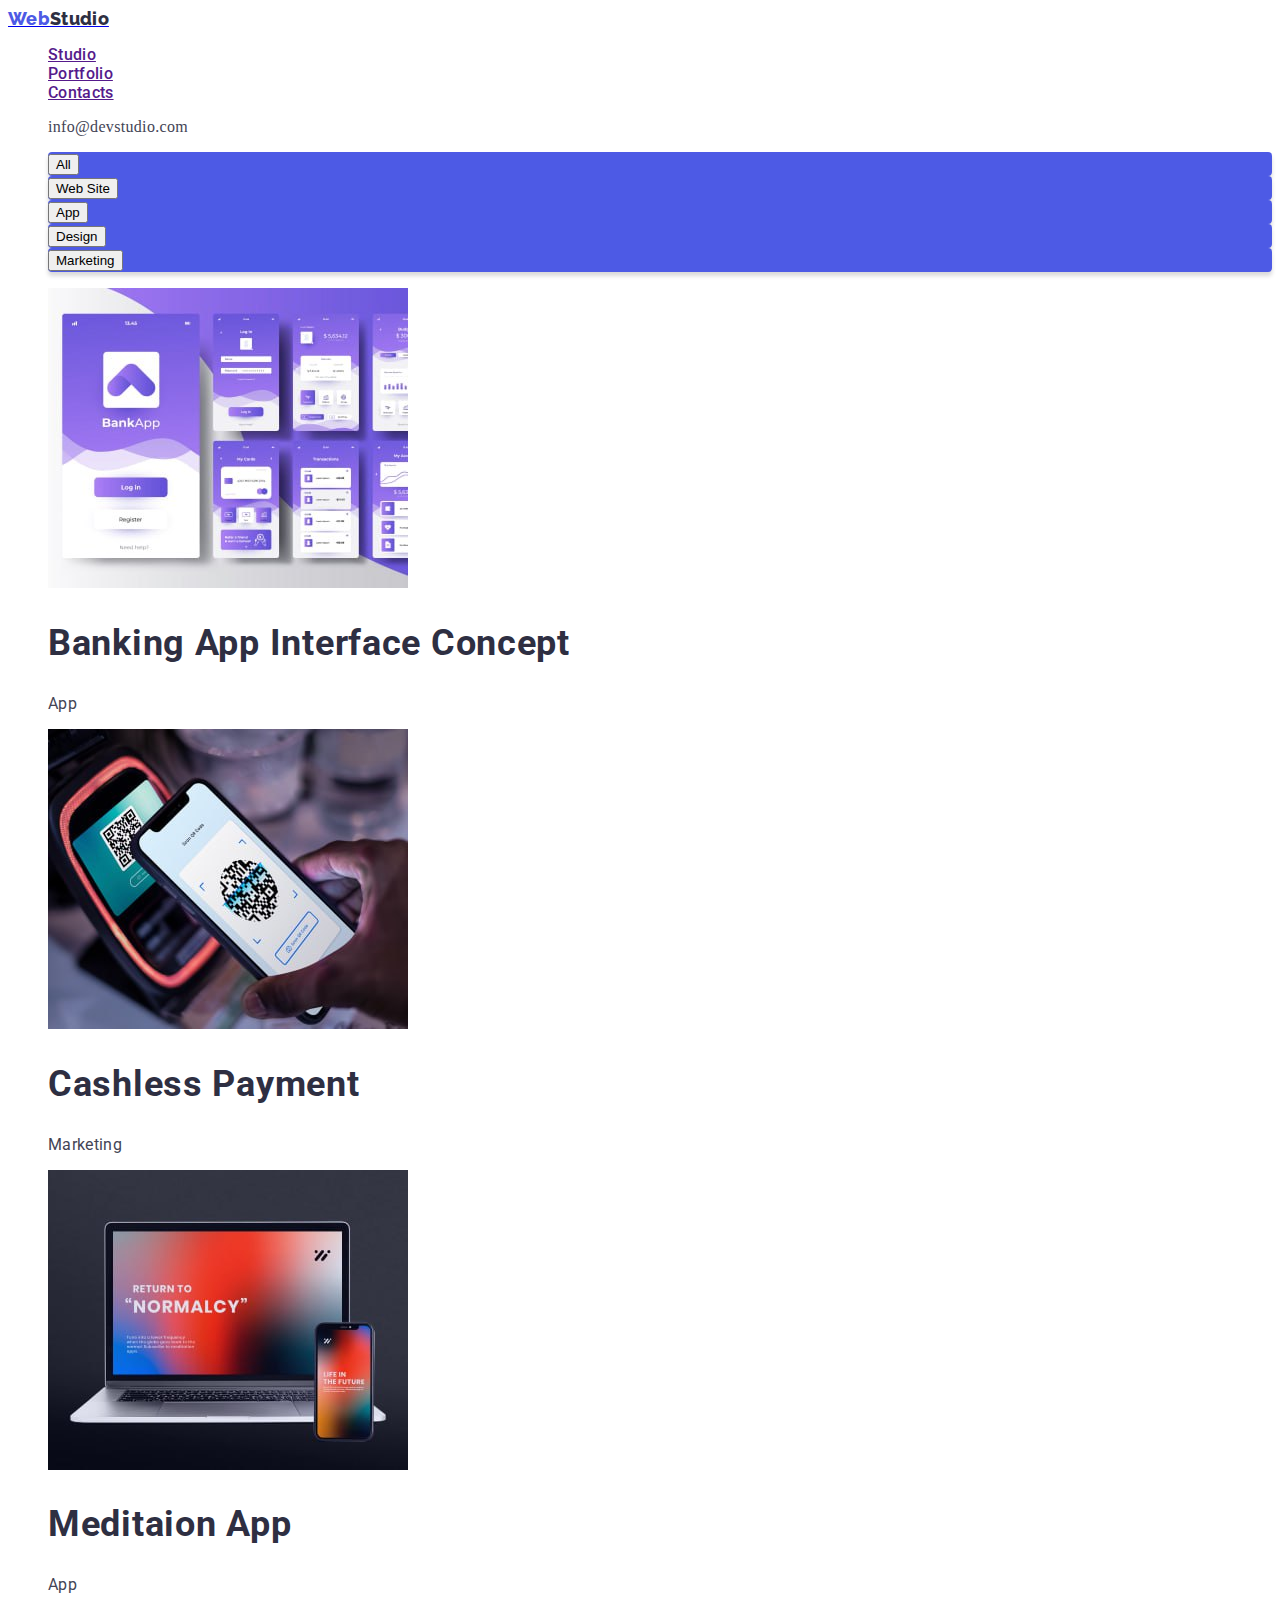
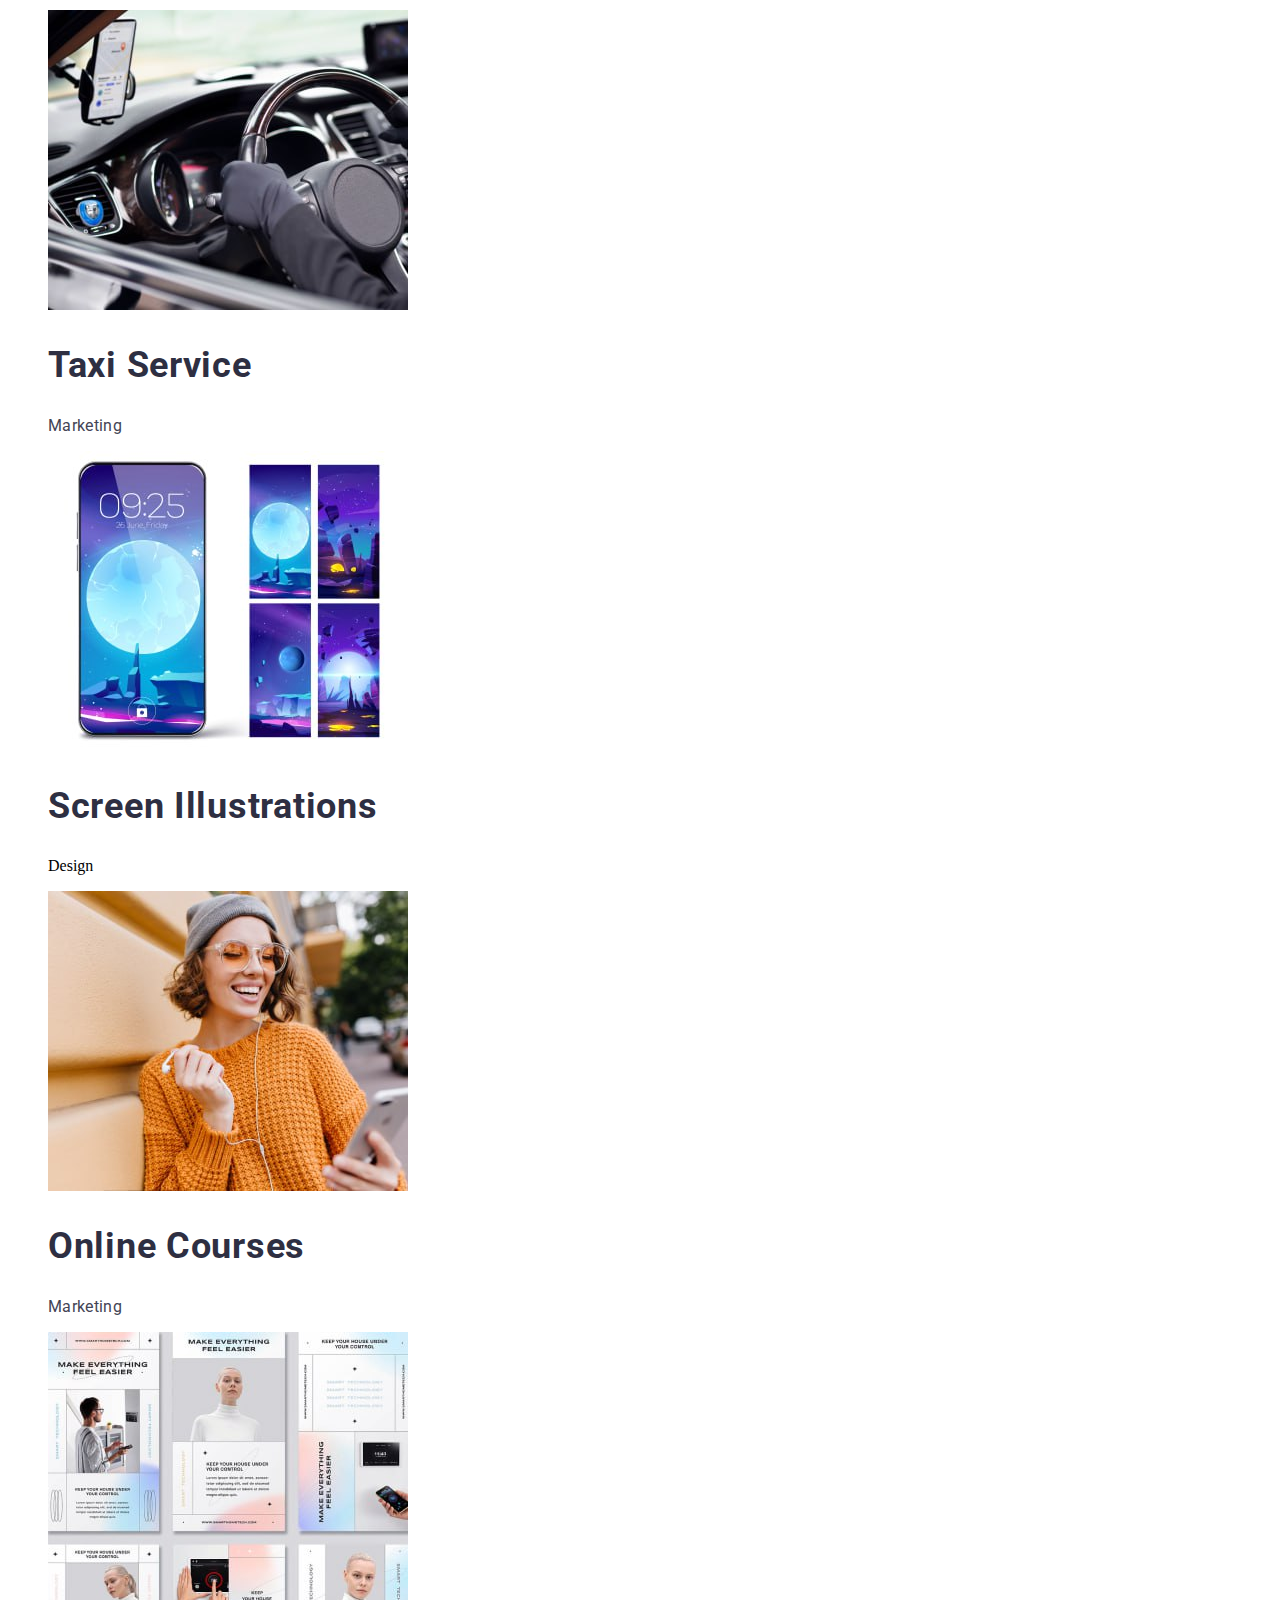
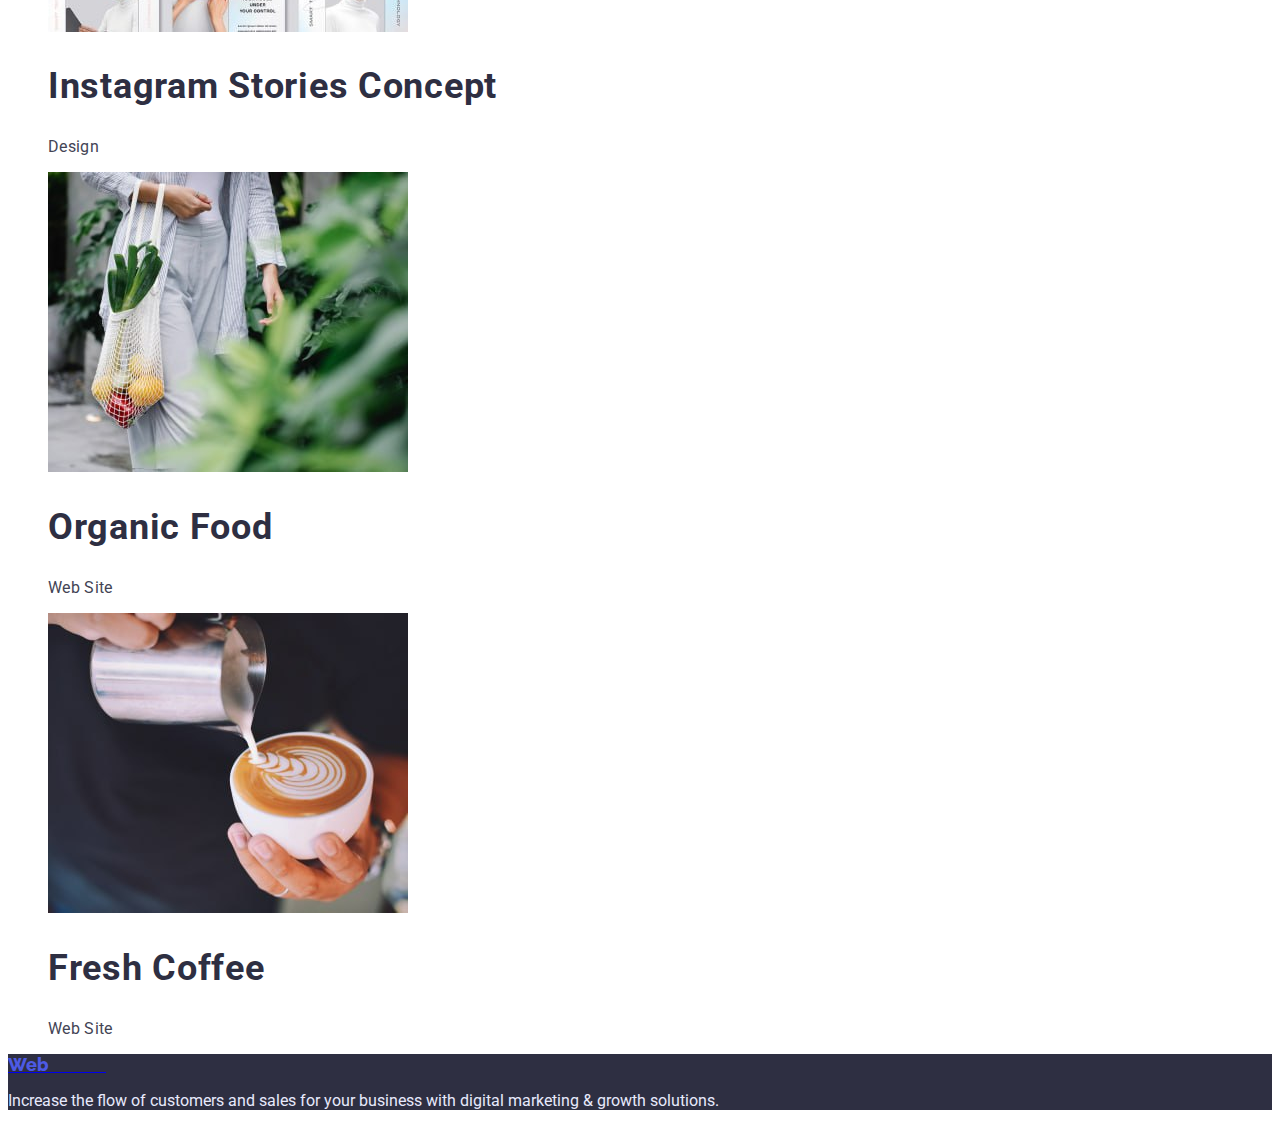
==== portfolio.html @ 7fcf8707 "cx" ====
<!DOCTYPE html>
<html lang="en">
  <head>
    <meta charset="UTF-8" />
    <meta http-equiv="X-UA-Compatible" content="IE=edge" />
    <meta name="viewport" content="width=device-width, initial-scale=1.0" />
    <title>Document</title>
    <link rel="preconnect" href="https://fonts.googleapis.com" />
    <link rel="preconnect" href="https://fonts.gstatic.com" crossorigin />
    <link
      href="https://fonts.googleapis.com/css2?family=Raleway:wght@800&family=Roboto:wght@400;500;700;900&display=swap"
      rel="stylesheet"
    />
    <link rel="stylesheet" href="./css/styles.css" />
  </head>
  <body>
    <header>
      <nav class="navigation">
        <a href="./index.html"
          ><span class="primery-logo">Web</span
          ><span class="secondary-logo">Studio</span></a
        >
        <ul>
          <li><a href="">Studio</a></li>
          <li><a href="">Portfolio</a></li>
          <li><a href="">Contacts</a></li>
        </ul>
      </nav>
      <address class="contacts">
        <ul class="contacts-list list">
          <li class="contacts-item">
            <a class="contacts-item link" href="mailto:info@devstudio.com"
              >info@devstudio.com</a
            >
          </li>
        </ul>
      </address>
    </header>
    <main>
      <section>
        <h1 hidden>menu</h1>
        <ul>
          <li class="order-service"><button type="button">All</button></li>
          <li class="order-service"><button type="button">Web Site</button></li>
          <li class="order-service"><button type="button">App</button></li>
          <li class="order-service"><button type="button">Design</button></li>
          <li class="order-service"><button type="button">Marketing</button></li>
        </ul>
      </section>
      <section>
        <ul>
          <li>
            <img
              src="./images/photo_2023-03-03_19-50-15-min.jpg"
              alt="banking-development"
              width="360"
            />
            <h2 class="name-section">Banking App Interface Concept</h2>
            <p class="text">App</p>
          </li>
          <li>
            <img
              src="./images/photo_2023-03-03_19-50-30-min.jpg"
              alt="cashless-markting"
              width="360"
            />
            <h2 class="name-section">Cashless Payment</h2>
            <p class="text">Marketing</p>
          </li>
          <li>
            <img
              src="./images/photo_2023-03-03_19-50-29-min.jpg"
              alt="midiation-app"
              width="360"
            />
            <h2 class="name-section">Meditaion App</h2>
            <p class="text">App</p>
          </li>
          <li>
            <img
              src="./images/photo_2023-03-03_19-50-27-min.jpg"
              alt="Taxi-Service"
              width="360"
            />
            <h2 class="name-section">Taxi Service</h2>
            <p class="text">Marketing</p>
          </li>
          <li>
            <img
              src="./images/photo_2023-03-03_19-50-26-min.jpg"
              alt="design-illustration"
              width="360"
            />
            <h2 class="name-section">Screen Illustrations</h2>
            <p>Design</p>
          </li>
          <li>
            <img
              src="./images/photo_2023-03-03_19-50-24-min.jpg"
              alt="online-marketing"
              width="360"
            />
            <h2 class="name-section">Online Courses</h2>
            <p class="text">Marketing</p>
          </li>
          <li>
            <img
              src="./images/photo_2023-03-03_19-50-22-min.jpg"
              alt="instagram-design"
              width="360"
            />
            <h2 class="name-section">Instagram Stories Concept</h2>
            <p class="text">Design</p>
          </li>
          <li>
            <img
              src="./images/photo_2023-03-03_19-50-19-min.jpg"
              alt="web-site-food"
              width="360"
            />
            <h2 class="name-section">Organic Food</h2>
            <p class="text">Web Site</p>
          </li>
          <li>
            <img
              src="./images/photo_2023-03-03_19-50-21-min.jpg"
              alt="web-site-coffe"
              width="360"
            />
            <h2 class="name-section">Fresh Coffee</h2>
            <p class="text">Web Site</p>
          </li>
        </ul>
      </section>
    </main>
    <footer class="our-skills">
      <a href="./index.html"
          ><span class="primery-logo">Web</span
          ><span class="secondary-logo">Studio</span></a
        >
      <p class="text-footer">
        Increase the flow of customers and sales for your business with digital
        marketing & growth solutions.
      </p>
    </footer>
  </body>
</html>
---- css/styles.css ----
.body {
    font-family:'Roboto', sans-serif;
    font-style: normal;
    color:#2E2F42;
    font-weight: 400;
}
.primery-logo {
font-family: 'Raleway';
font-style: normal;
font-weight: 800;
font-size: 18px;
line-height: 1,33;
color: #4D5AE5;
}

.secondary-logo {
font-family: 'Raleway';
font-style: normal;
font-weight: 800;
font-size: 18px;
line-height: 1,33;
color: #2E2F42;
}
.navigation {
font-family: 'Roboto';
font-style: normal;
font-weight: 500;
font-size: 16px;
line-height: 1,5;
color: #2E2F42;
letter-spacing: 0.02em;
}

.contacts {
font-style: normal;
}
.contacts-item {
text-decoration: none;
font-style: normal;
font-weight: 400;
font-size: 16px;
line-height: 1,5;
letter-spacing: 0.02em;
color: #434455;
letter-spacing: 0.02em;
}

.contacts-item:hover,
.contacts-item:focus {
   color: #404bbf
}

.name {
font-family: 'Roboto';
font-style: normal;
font-weight: 700;
font-size: 56px;
line-height: 60px;
text-align: center;
letter-spacing: 0.02em;
color: #FFFFFF;
}
.our-skills {
background-color: #2E2F42;
}

.order-service {
background: #4D5AE5;
box-shadow: 0px 4px 4px rgba(0, 0, 0, 0.15);
border-radius: 4px;
font-style: normal;
font-weight: 500;
font-size: 16px;
line-height: 24px;
color: #FFFFFF;
}
.order-service:focus {
color: #404bbf;
}

.goal {

}

.goal-name {
font-family: 'Roboto';
font-style: normal;
font-weight: 500;
font-size: 20px;
line-height: 1,2;
letter-spacing: 0.02em;
color: #2E2F42;
}

.text {
font-family: 'Roboto';
font-style: normal;
font-weight: 400;
font-size: 16px;
line-height: 1,5;
letter-spacing: 0.02em;
color: #434455;
}
.name-section {
font-family: 'Roboto';
font-style: normal;
font-weight: 700;
font-size: 36px;
line-height: 1,11;
letter-spacing: 0.02em;
color: #2E2F42;
}
.text-footer {
font-family: 'Roboto';
font-style: normal;
font-weight: 400;
font-size: 16px;
line-height: 1,5;
color: #E7E9FC;
}
ul {
    list-style: none;
}
.link {
    text-decoration: none;
}
.navigation {
    
}
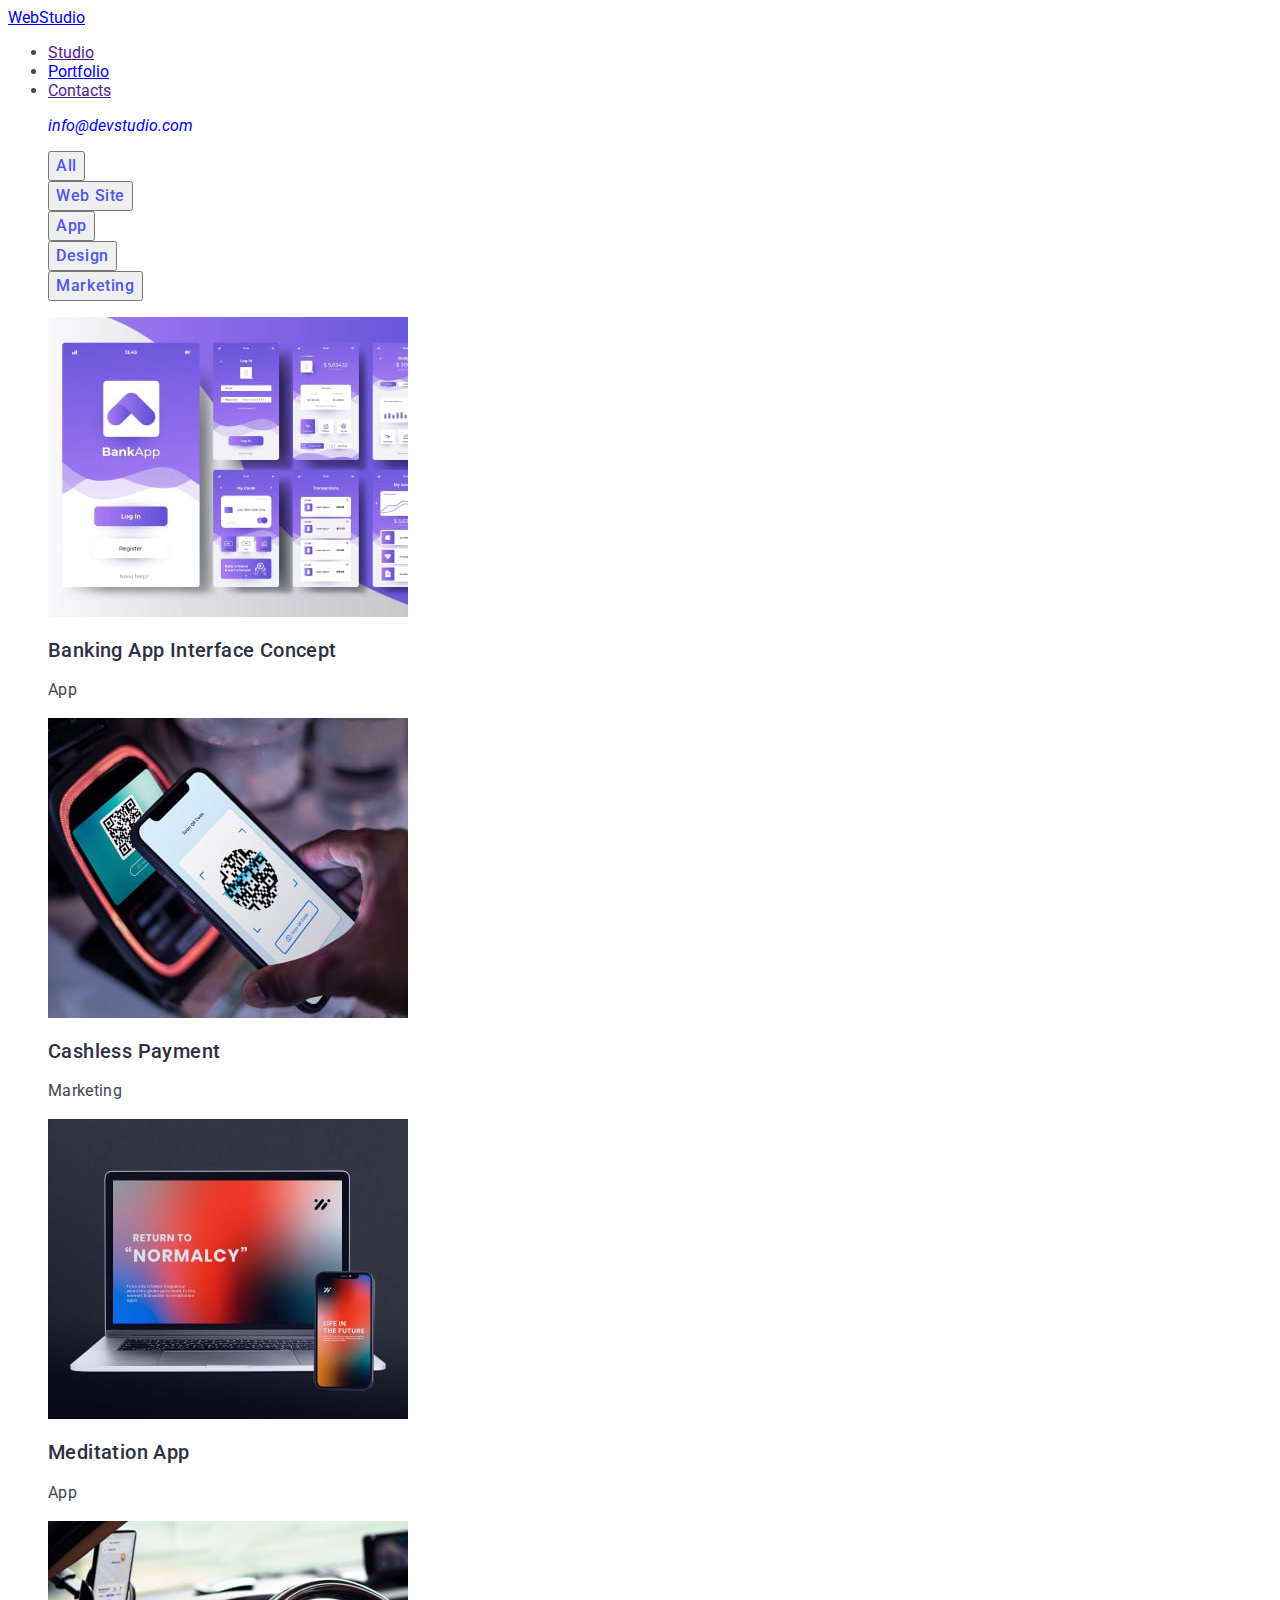
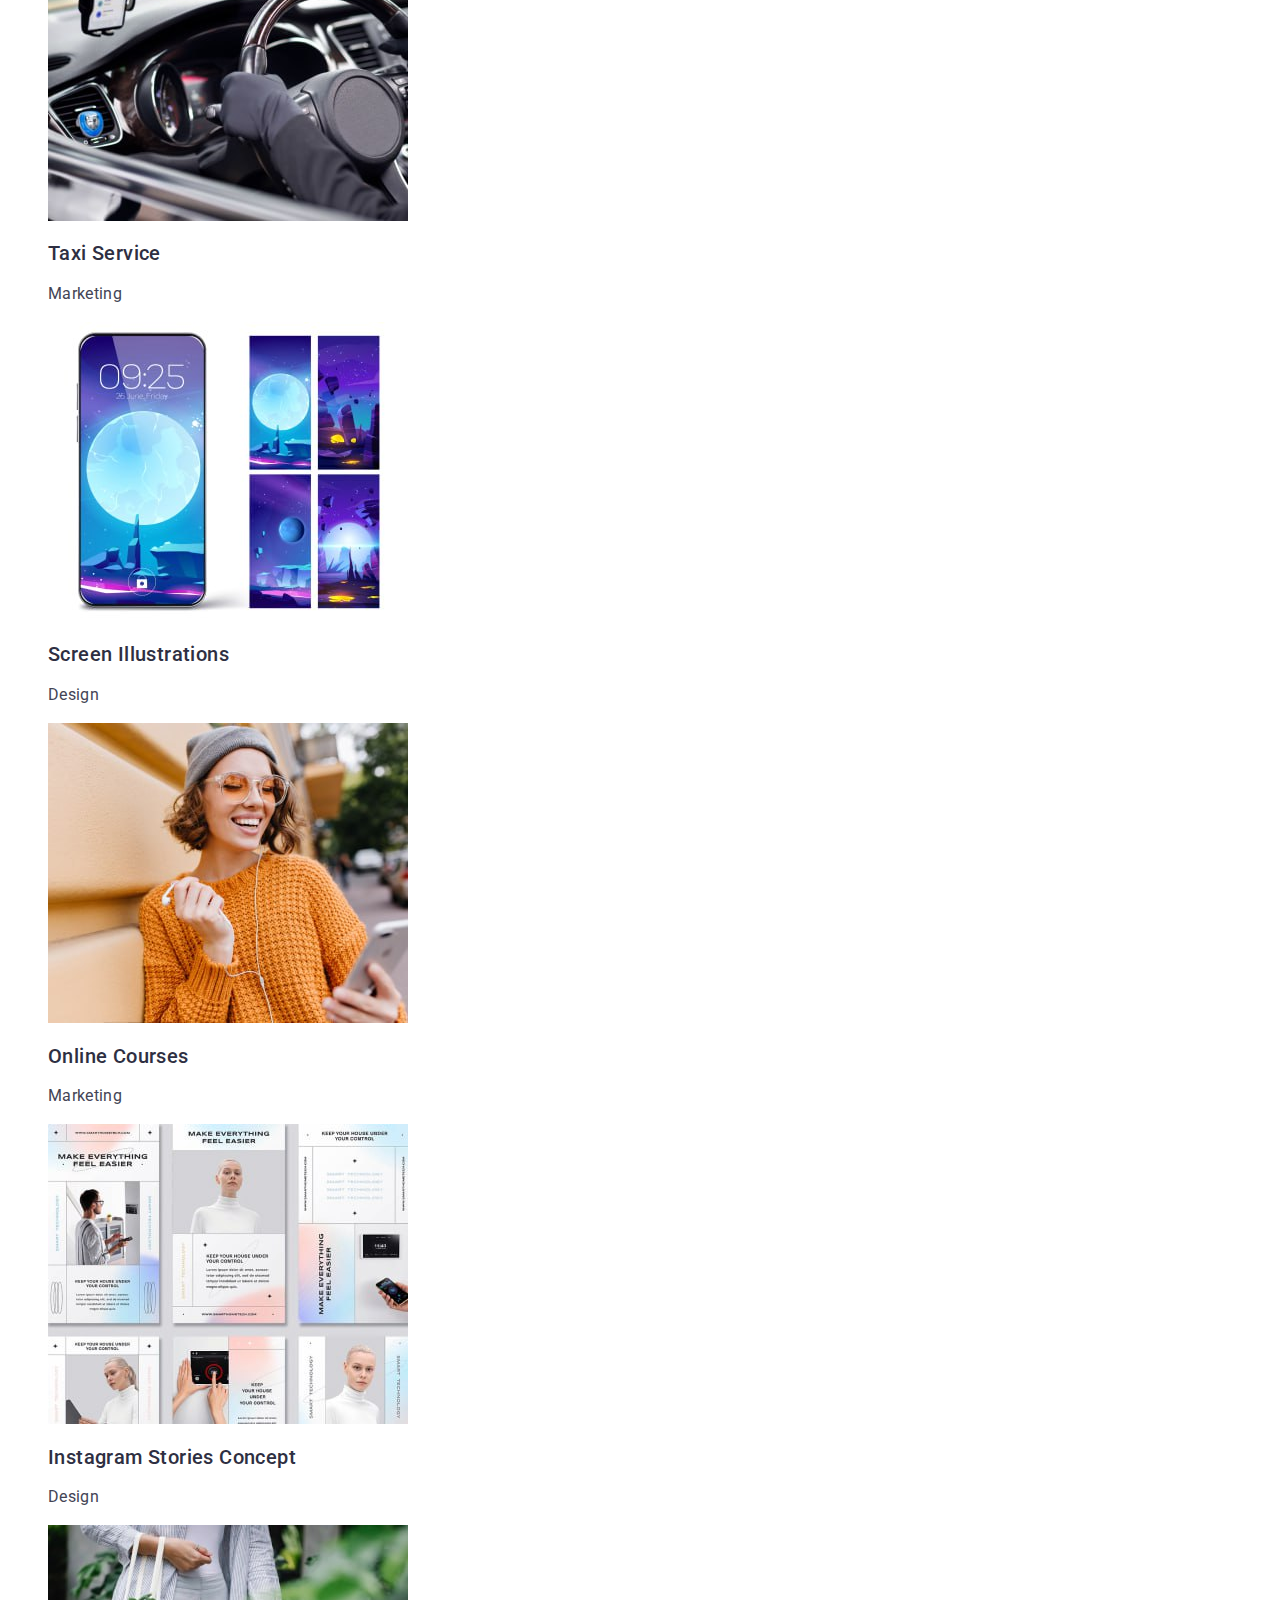
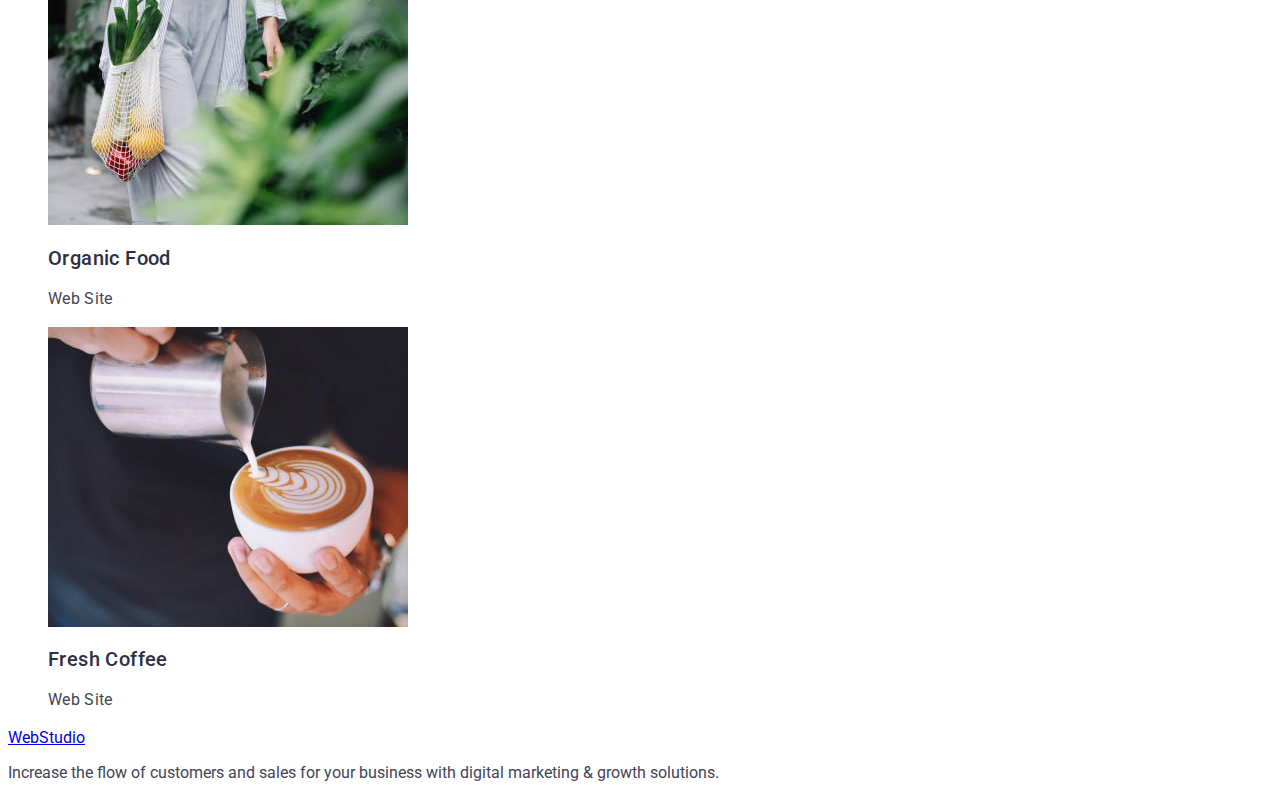
==== commit a531c71e: "св" ====
--- a/portfolio.html
+++ b/portfolio.html
@@ -11,18 +11,17 @@
       href="https://fonts.googleapis.com/css2?family=Raleway:wght@800&family=Roboto:wght@400;500;700;900&display=swap"
       rel="stylesheet"
     />
-    <link rel="stylesheet" href="./css/styles.css" />
+    <link rel="stylesheet" href="./portfolio.css" />
   </head>
   <body>
     <header>
       <nav class="navigation">
-        <a href="./index.html"
-          ><span class="primery-logo">Web</span
-          ><span class="secondary-logo">Studio</span></a
+        <a class="primery-logo" href="./index.html"
+          >Web<span class="secondary-logo">Studio</span></a
         >
         <ul>
           <li><a href="">Studio</a></li>
-          <li><a href="">Portfolio</a></li>
+          <li><a href="./portfolio.html">Portfolio</a></li>
           <li><a href="">Contacts</a></li>
         </ul>
       </nav>
@@ -39,105 +38,123 @@
     <main>
       <section>
         <h1 hidden>menu</h1>
-        <ul>
-          <li class="order-service"><button type="button">All</button></li>
-          <li class="order-service"><button type="button">Web Site</button></li>
-          <li class="order-service"><button type="button">App</button></li>
-          <li class="order-service"><button type="button">Design</button></li>
-          <li class="order-service"><button type="button">Marketing</button></li>
+        <ul class="list">
+          <li><button class="order-service" type="button">All</button></li>
+          <li><button class="order-service" type="button">Web Site</button></li>
+          <li><button class="order-service" type="button">App</button></li>
+          <li><button class="order-service" type="button">Design</button></li>
+          <li>
+            <button class="order-service" type="button">Marketing</button>
+          </li>
         </ul>
-      </section>
-      <section>
-        <ul>
+        <ul class="list">
           <li>
-            <img
-              src="./images/photo_2023-03-03_19-50-15-min.jpg"
-              alt="banking-development"
-              width="360"
-            />
-            <h2 class="name-section">Banking App Interface Concept</h2>
-            <p class="text">App</p>
+            <a class="link" href="">
+              <img
+                src="./images/photo_2023-03-03_19-50-15-min.jpg"
+                alt="banking-development"
+                width="360"
+              />
+              <h2 class="name-section">Banking App Interface Concept</h2>
+              <p class="text">App</p></a
+            >
           </li>
           <li>
-            <img
-              src="./images/photo_2023-03-03_19-50-30-min.jpg"
-              alt="cashless-markting"
-              width="360"
-            />
-            <h2 class="name-section">Cashless Payment</h2>
-            <p class="text">Marketing</p>
+            <a class="link" href="">
+              <img
+                src="./images/photo_2023-03-03_19-50-30-min.jpg"
+                alt="cashless-markting"
+                width="360"
+              />
+              <h2 class="name-section">Cashless Payment</h2>
+              <p class="text">Marketing</p></a
+            >
           </li>
           <li>
-            <img
-              src="./images/photo_2023-03-03_19-50-29-min.jpg"
-              alt="midiation-app"
-              width="360"
-            />
-            <h2 class="name-section">Meditaion App</h2>
-            <p class="text">App</p>
+            <a class="link" href="">
+              <img
+                src="./images/photo_2023-03-03_19-50-29-min.jpg"
+                alt="midiation-app"
+                width="360"
+              />
+              <h2 class="name-section">Meditation App</h2>
+              <p class="text">App</p></a
+            >
           </li>
           <li>
-            <img
-              src="./images/photo_2023-03-03_19-50-27-min.jpg"
-              alt="Taxi-Service"
-              width="360"
-            />
-            <h2 class="name-section">Taxi Service</h2>
-            <p class="text">Marketing</p>
+            <a class="link" href="">
+              <img
+                src="./images/photo_2023-03-03_19-50-27-min.jpg"
+                alt="Taxi-Service"
+                width="360"
+              />
+              <h2 class="name-section">Taxi Service</h2>
+              <p class="text">Marketing</p></a
+            >
           </li>
           <li>
-            <img
-              src="./images/photo_2023-03-03_19-50-26-min.jpg"
-              alt="design-illustration"
-              width="360"
-            />
-            <h2 class="name-section">Screen Illustrations</h2>
-            <p>Design</p>
+            <a class="link" href="">
+              <img
+                src="./images/photo_2023-03-03_19-50-26-min.jpg"
+                alt="design-illustration"
+                width="360"
+              />
+              <h2 class="name-section">Screen Illustrations</h2>
+              <p class="text">Design</p></a
+            >
           </li>
           <li>
-            <img
-              src="./images/photo_2023-03-03_19-50-24-min.jpg"
-              alt="online-marketing"
-              width="360"
-            />
-            <h2 class="name-section">Online Courses</h2>
-            <p class="text">Marketing</p>
+            <a class="link" href="">
+              <img
+                src="./images/photo_2023-03-03_19-50-24-min.jpg"
+                alt="online-marketing"
+                width="360"
+              />
+              <h2 class="name-section">Online Courses</h2>
+              <p class="text">Marketing</p></a
+            >
           </li>
           <li>
-            <img
-              src="./images/photo_2023-03-03_19-50-22-min.jpg"
-              alt="instagram-design"
-              width="360"
-            />
-            <h2 class="name-section">Instagram Stories Concept</h2>
-            <p class="text">Design</p>
+            <a class="link" href="">
+              <img
+                src="./images/photo_2023-03-03_19-50-22-min.jpg"
+                alt="instagram-design"
+                width="360"
+              />
+              <h2 class="name-section">Instagram Stories Concept</h2>
+              <p class="text">Design</p></a
+            >
           </li>
           <li>
-            <img
-              src="./images/photo_2023-03-03_19-50-19-min.jpg"
-              alt="web-site-food"
-              width="360"
-            />
-            <h2 class="name-section">Organic Food</h2>
-            <p class="text">Web Site</p>
+            <a class="link" href="">
+              <img
+                src="./images/photo_2023-03-03_19-50-19-min.jpg"
+                alt="web-site-food"
+                width="360"
+              />
+              <h2 class="name-section">Organic Food</h2>
+              <p class="text">Web Site</p></a
+            >
           </li>
           <li>
-            <img
-              src="./images/photo_2023-03-03_19-50-21-min.jpg"
-              alt="web-site-coffe"
-              width="360"
-            />
-            <h2 class="name-section">Fresh Coffee</h2>
-            <p class="text">Web Site</p>
+            <a class="link" href="">
+              <img
+                src="./images/photo_2023-03-03_19-50-21-min.jpg"
+                alt="web-site-coffe"
+                width="360"
+              />
+              <h2 class="name-section">Fresh Coffee</h2>
+              <p class="text">Web Site</p></a
+            >
           </li>
         </ul>
       </section>
     </main>
     <footer class="our-skills">
       <a href="./index.html"
-          ><span class="primery-logo">Web</span
-          ><span class="secondary-logo">Studio</span></a
-        >
+        ><span class="primery-logo">Web</span
+        ><span class="footer-logo">Studio</span></a
+      >
       <p class="text-footer">
         Increase the flow of customers and sales for your business with digital
         marketing & growth solutions.
--- a/portfolio.css
+++ b/portfolio.css
@@ -0,0 +1,46 @@
+:root {
+  --primary-brand: #4d5ae5;
+  --dark: #2e2f42;
+  --more-dark: #434455;
+  --ocean: #404bbf;
+  --light: #f4f4fd;
+  --white: #e7e9fc;
+}
+
+body {
+  font-family: "Roboto", sans-serif;
+  font-style: normal;
+  color: var(--more-dark);
+  font-weight: 400;
+}
+
+.list {
+  list-style: none;
+}
+
+.link {
+  text-decoration: none;
+}
+.name-section {
+  font-weight: 500;
+  font-size: 20px;
+  line-height: 1.2;
+  letter-spacing: 0.02em;
+  color: var(--dark);
+}
+.text {
+  font-weight: 400;
+  font-size: 16px;
+  line-height: 1.5;
+  letter-spacing: 0.02em;
+  color: var(--more-dark);
+}
+.order-service {
+  font-family: "Roboto", sans-serif;
+  font-weight: 500;
+  font-size: 16px;
+  line-height: 1.5;
+  letter-spacing: 0.04em;
+  color: var(--primary-brand);
+  cursor: pointer;
+}
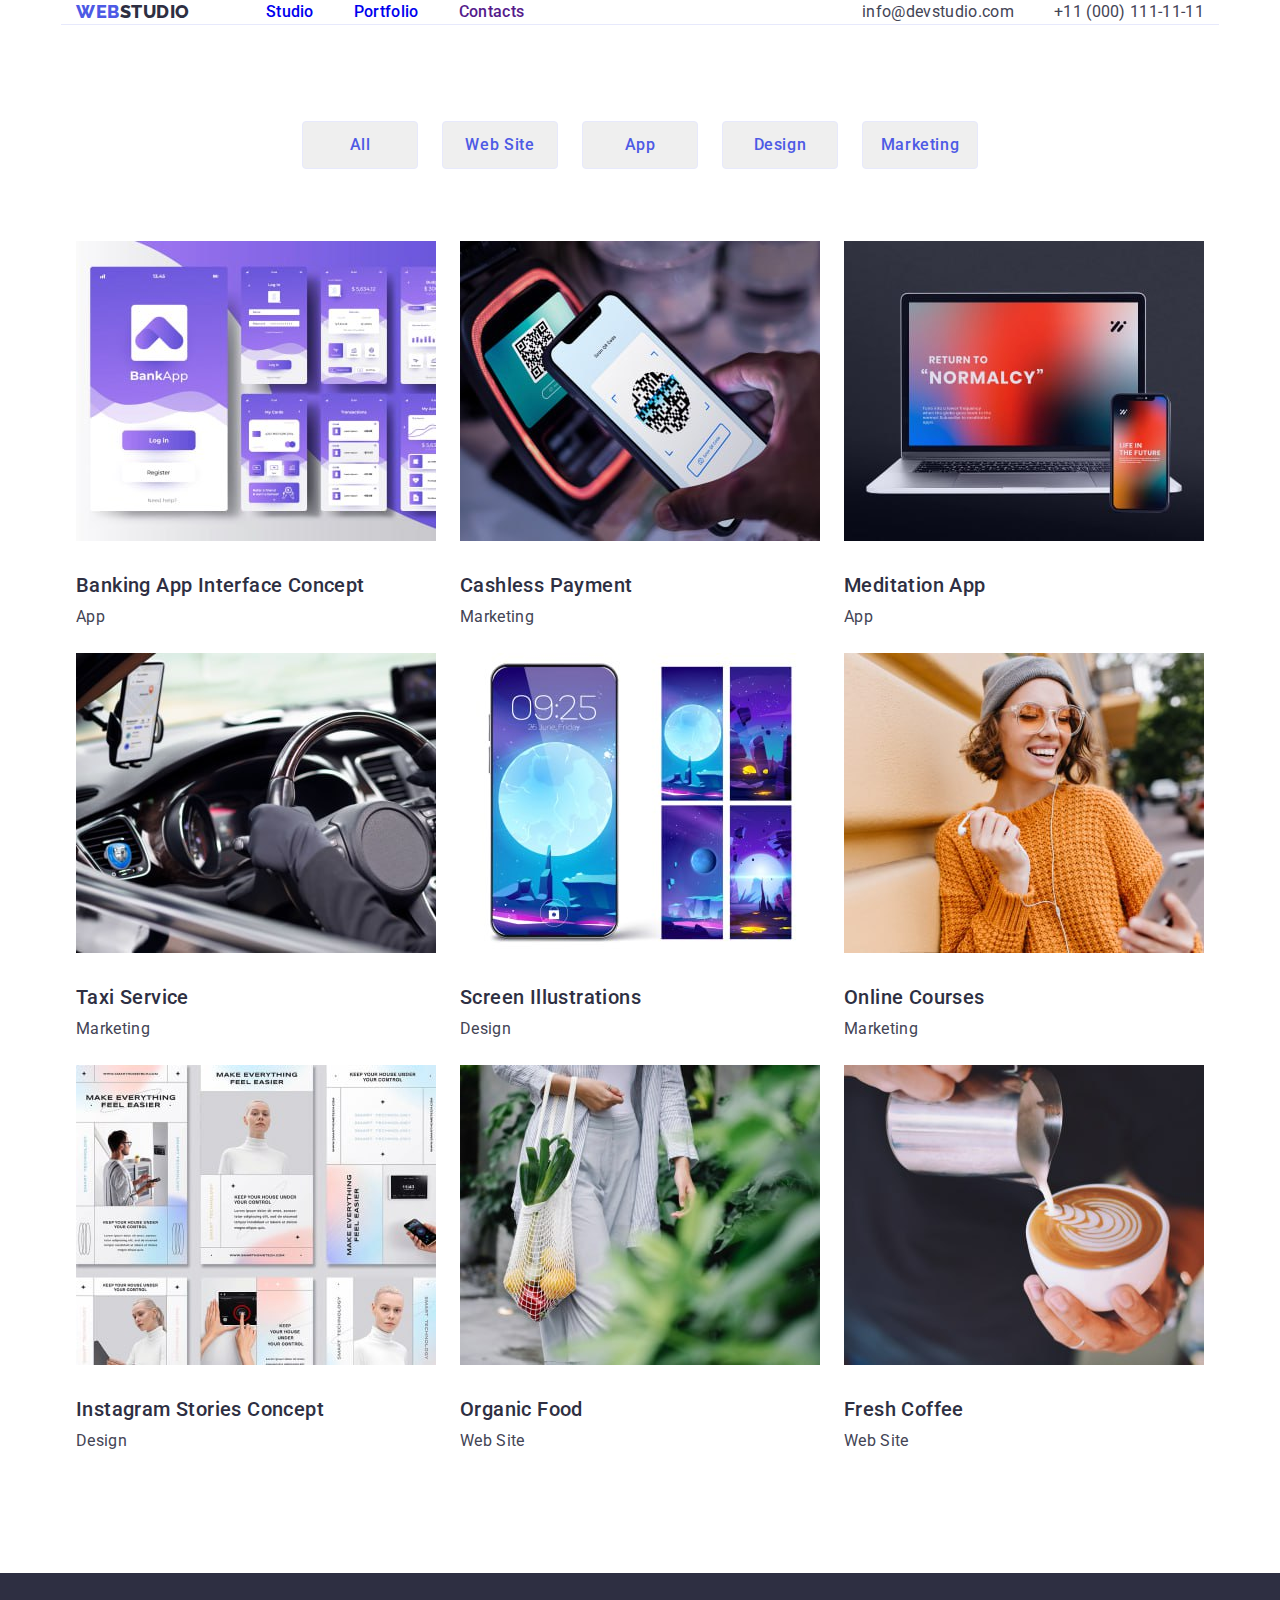
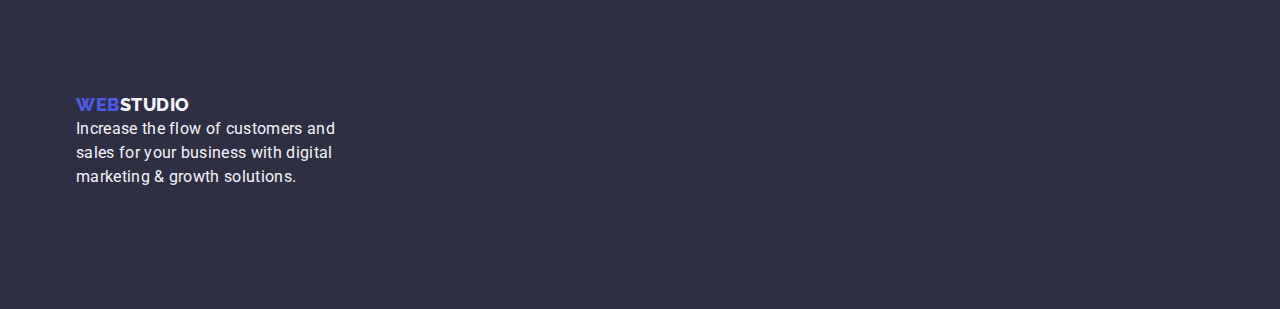
==== commit 959f8808: "gg" ====
--- a/portfolio.html
+++ b/portfolio.html
@@ -12,33 +12,40 @@
       rel="stylesheet"
     />
     <link rel="stylesheet" href="./portfolio.css" />
+    <link rel="stylesheet" href="https://cdn.jsdelivr.net/npm/modern-normalize@1.1.0/modern-normalize.min.css">
+    <link rel="stylesheet" href="./portfolio.css"/>
   </head>
   <body>
     <header>
-      <nav class="navigation">
-        <a class="primery-logo" href="./index.html"
-          >Web<span class="secondary-logo">Studio</span></a
-        >
-        <ul>
-          <li><a href="">Studio</a></li>
-          <li><a href="./portfolio.html">Portfolio</a></li>
-          <li><a href="">Contacts</a></li>
-        </ul>
-      </nav>
-      <address class="contacts">
-        <ul class="contacts-list list">
-          <li class="contacts-item">
-            <a class="contacts-item link" href="mailto:info@devstudio.com"
-              >info@devstudio.com</a
-            >
-          </li>
-        </ul>
-      </address>
+      <div class="container container-header">
+        <nav class="navigation link">
+          <a class="primery-logo link" href="./index.html">Web<span class="secondary-logo link">Studio</span></a>
+          <ul class="menu-list list">
+            <li><a class="navigation-item link" href="./index.html">Studio</a></li>
+            <li><a class="navigation-item link" href="./portfolio.html">Portfolio</a></li>
+            <li><a class="navigation-item link" href="">Contacts</a></li>
+          </ul>
+        </nav>
+        <address class="contacts">
+          <ul class="contacts-list list">
+            <li class="contacts-item">
+              <a class="contacts-item link" href="mailto:info@devstudio.com"
+                >info@devstudio.com</a
+              >
+            </li>
+            <li class="contacts-item">
+              <a class="contacts-item link" href="tel:+110001111111"
+                >+11 (000) 111-11-11</a
+              >
+            </li>
+          </ul>
+        </address>
+      </div>
     </header>
     <main>
-      <section>
+      <section class="container list">
         <h1 hidden>menu</h1>
-        <ul class="list">
+        <ul class="button-ul list">
           <li><button class="order-service" type="button">All</button></li>
           <li><button class="order-service" type="button">Web Site</button></li>
           <li><button class="order-service" type="button">App</button></li>
@@ -47,7 +54,7 @@
             <button class="order-service" type="button">Marketing</button>
           </li>
         </ul>
-        <ul class="list">
+        <ul class="image-item list">
           <li>
             <a class="link" href="">
               <img
@@ -150,15 +157,16 @@
         </ul>
       </section>
     </main>
-    <footer class="our-skills">
-      <a href="./index.html"
-        ><span class="primery-logo">Web</span
-        ><span class="footer-logo">Studio</span></a
-      >
+    <footer class="footer section">
+      <div class="container container-footer">
+      <a class="footer-logo-two link" href="./index.html">Web<span class="footer-logo">Studio</span></a
+        >
       <p class="text-footer">
-        Increase the flow of customers and sales for your business with digital
-        marketing & growth solutions.
+        Increase the flow of customers and sales for your business 
+        with 
+        digital marketing & growth solutions.
       </p>
+    </div>
     </footer>
   </body>
 </html>
--- a/portfolio.css
+++ b/portfolio.css
@@ -1,3 +1,127 @@
+h1,
+h2,
+h3,
+h4,
+p {
+  margin-top: 0;
+  margin-bottom: 0;
+}
+
+ul,
+ol {
+  margin-top: 0;
+  margin-bottom: 0;
+  padding-left: 0;
+}
+
+img {
+  display: block;
+}
+
+address {
+  font-style: normal;
+}
+
+.list {
+  list-style: none;
+}
+
+.link {
+  text-decoration: none;
+}
+
+.button {
+  cursor: pointer;
+}
+
+.container {
+  width: 1158px;
+  margin: 0 auto;
+  padding-right: 15px;
+  padding-left: 15px;
+}
+.section {
+  padding-top: 120px;
+  padding-bottom: 120px;
+}
+
+.container-header {
+  display: flex;
+  border-bottom: 1px solid #e7e9fc;
+  padding-right: 15px;
+  padding-left: 15px;
+}
+.navigation {
+  font-family: "Roboto";
+  font-style: normal;
+  font-weight: 500;
+  font-size: 16px;
+  line-height: 1.5;
+  color: #2e2f42;
+  letter-spacing: 0.02em;
+  display: flex;
+  align-items: center;
+}
+.menu-list {
+  display: flex;
+  gap: 40px;
+  margin-left: 76px;
+}
+.secondary-logo {
+  font-family: "Raleway";
+  font-style: normal;
+  font-weight: 800;
+  font-size: 18px;
+  line-height: 1.17;
+  color: #2e2f42;
+}
+.navigation-item:hover,
+.navigation-item:focus {
+  color: #404bbf;
+}
+.contacts {
+  font-style: normal;
+  margin-left: auto;
+}
+.contacts-item {
+  text-decoration: none;
+  font-style: normal;
+  font-weight: 400;
+  font-size: 16px;
+  line-height: 1.5;
+  letter-spacing: 0.02em;
+  color: #434455;
+  letter-spacing: 0.02em;
+}
+
+.contacts-list {
+  display: flex;
+  gap: 40px;
+}
+.contacts-item:hover,
+.contacts-item:focus {
+  color: #404bbf;
+}
+
+.button-ul {
+  display: flex;
+  gap: 24px;
+  justify-content: center;
+  margin-top: 96px;
+  margin-bottom: 72px;
+}
+
+.primery-logo {
+  font-family: "Raleway", sans-serif;
+  font-style: normal;
+  font-weight: 800;
+  font-size: 18px;
+  line-height: 1.17;
+  color: #4d5ae5;
+  letter-spacing: 0.03em;
+  text-transform: uppercase;
+}
+
 :root {
   --primary-brand: #4d5ae5;
   --dark: #2e2f42;
@@ -27,6 +151,8 @@
   line-height: 1.2;
   letter-spacing: 0.02em;
   color: var(--dark);
+  margin-top: 32px;
+  margin-bottom: 8px;
 }
 .text {
   font-weight: 400;
@@ -43,4 +169,65 @@
   letter-spacing: 0.04em;
   color: var(--primary-brand);
   cursor: pointer;
-}
+  width: 116px;
+  height: 48px;
+  border: 1px solid #e7e9fc;
+  border-radius: 4px;
+}
+
+
+.order-service:hover{
+  background-color: #404BBF;
+}
+
+
+.image-item {
+  display: flex;
+  flex-wrap: wrap;
+  gap: 24px;
+  margin-bottom: 120px;
+}
+
+.container-footer {
+  flex-direction: column;
+  padding-right: 15px;
+  padding-left: 15px;
+}
+.footer-logo-two {
+  font-weight: 800;
+  font-size: 18px;
+  line-height: 1.17;
+  display: flex;
+  align-items: center;
+  letter-spacing: 0.03em;
+  text-transform: uppercase;
+  color: var(--primary-brand);
+  font-family: "Raleway", sans-serif;
+  font-style: normal;
+}
+.footer-logo {
+  font-weight: 800;
+  font-size: 18px;
+  line-height: 1.33;
+  letter-spacing: 0.03em;
+  text-transform: uppercase;
+  color: #f4f4fd;
+}
+.text-footer {
+  font-family: "Roboto";
+  font-style: normal;
+  font-weight: 400;
+  font-size: 16px;
+  line-height: 1.5;
+  letter-spacing: 0.02em;
+  color: #f4f4fd;
+  width: 264px;
+  height: 72px;
+  left: 156px;
+  top: 2420px;
+}
+.footer {
+  background-color: #2e2f42;
+  padding-right: 15px;
+  padding-left: 15px;
+}--- a/portfolio.css
+++ b/portfolio.css
@@ -1,3 +1,127 @@
+h1,
+h2,
+h3,
+h4,
+p {
+  margin-top: 0;
+  margin-bottom: 0;
+}
+
+ul,
+ol {
+  margin-top: 0;
+  margin-bottom: 0;
+  padding-left: 0;
+}
+
+img {
+  display: block;
+}
+
+address {
+  font-style: normal;
+}
+
+.list {
+  list-style: none;
+}
+
+.link {
+  text-decoration: none;
+}
+
+.button {
+  cursor: pointer;
+}
+
+.container {
+  width: 1158px;
+  margin: 0 auto;
+  padding-right: 15px;
+  padding-left: 15px;
+}
+.section {
+  padding-top: 120px;
+  padding-bottom: 120px;
+}
+
+.container-header {
+  display: flex;
+  border-bottom: 1px solid #e7e9fc;
+  padding-right: 15px;
+  padding-left: 15px;
+}
+.navigation {
+  font-family: "Roboto";
+  font-style: normal;
+  font-weight: 500;
+  font-size: 16px;
+  line-height: 1.5;
+  color: #2e2f42;
+  letter-spacing: 0.02em;
+  display: flex;
+  align-items: center;
+}
+.menu-list {
+  display: flex;
+  gap: 40px;
+  margin-left: 76px;
+}
+.secondary-logo {
+  font-family: "Raleway";
+  font-style: normal;
+  font-weight: 800;
+  font-size: 18px;
+  line-height: 1.17;
+  color: #2e2f42;
+}
+.navigation-item:hover,
+.navigation-item:focus {
+  color: #404bbf;
+}
+.contacts {
+  font-style: normal;
+  margin-left: auto;
+}
+.contacts-item {
+  text-decoration: none;
+  font-style: normal;
+  font-weight: 400;
+  font-size: 16px;
+  line-height: 1.5;
+  letter-spacing: 0.02em;
+  color: #434455;
+  letter-spacing: 0.02em;
+}
+
+.contacts-list {
+  display: flex;
+  gap: 40px;
+}
+.contacts-item:hover,
+.contacts-item:focus {
+  color: #404bbf;
+}
+
+.button-ul {
+  display: flex;
+  gap: 24px;
+  justify-content: center;
+  margin-top: 96px;
+  margin-bottom: 72px;
+}
+
+.primery-logo {
+  font-family: "Raleway", sans-serif;
+  font-style: normal;
+  font-weight: 800;
+  font-size: 18px;
+  line-height: 1.17;
+  color: #4d5ae5;
+  letter-spacing: 0.03em;
+  text-transform: uppercase;
+}
+
 :root {
   --primary-brand: #4d5ae5;
   --dark: #2e2f42;
@@ -27,6 +151,8 @@
   line-height: 1.2;
   letter-spacing: 0.02em;
   color: var(--dark);
+  margin-top: 32px;
+  margin-bottom: 8px;
 }
 .text {
   font-weight: 400;
@@ -43,4 +169,65 @@
   letter-spacing: 0.04em;
   color: var(--primary-brand);
   cursor: pointer;
-}
+  width: 116px;
+  height: 48px;
+  border: 1px solid #e7e9fc;
+  border-radius: 4px;
+}
+
+
+.order-service:hover{
+  background-color: #404BBF;
+}
+
+
+.image-item {
+  display: flex;
+  flex-wrap: wrap;
+  gap: 24px;
+  margin-bottom: 120px;
+}
+
+.container-footer {
+  flex-direction: column;
+  padding-right: 15px;
+  padding-left: 15px;
+}
+.footer-logo-two {
+  font-weight: 800;
+  font-size: 18px;
+  line-height: 1.17;
+  display: flex;
+  align-items: center;
+  letter-spacing: 0.03em;
+  text-transform: uppercase;
+  color: var(--primary-brand);
+  font-family: "Raleway", sans-serif;
+  font-style: normal;
+}
+.footer-logo {
+  font-weight: 800;
+  font-size: 18px;
+  line-height: 1.33;
+  letter-spacing: 0.03em;
+  text-transform: uppercase;
+  color: #f4f4fd;
+}
+.text-footer {
+  font-family: "Roboto";
+  font-style: normal;
+  font-weight: 400;
+  font-size: 16px;
+  line-height: 1.5;
+  letter-spacing: 0.02em;
+  color: #f4f4fd;
+  width: 264px;
+  height: 72px;
+  left: 156px;
+  top: 2420px;
+}
+.footer {
+  background-color: #2e2f42;
+  padding-right: 15px;
+  padding-left: 15px;
+}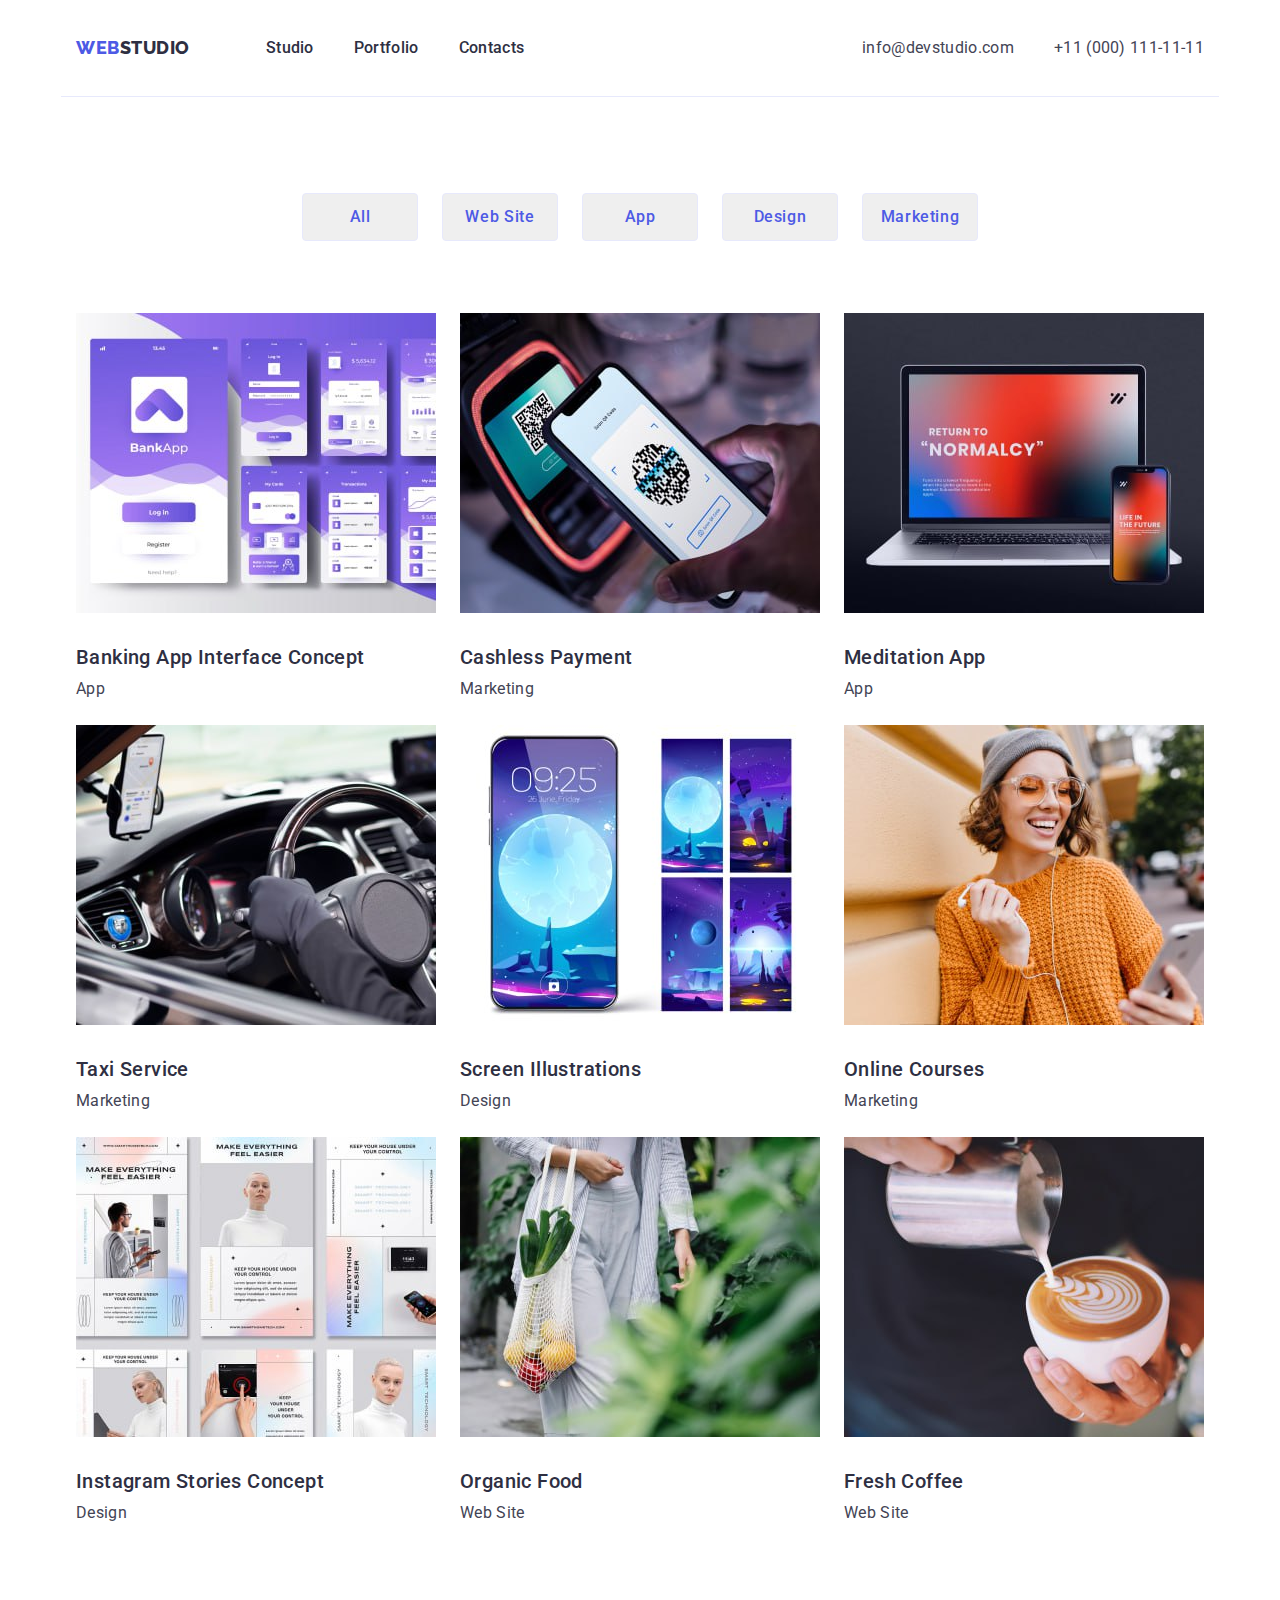
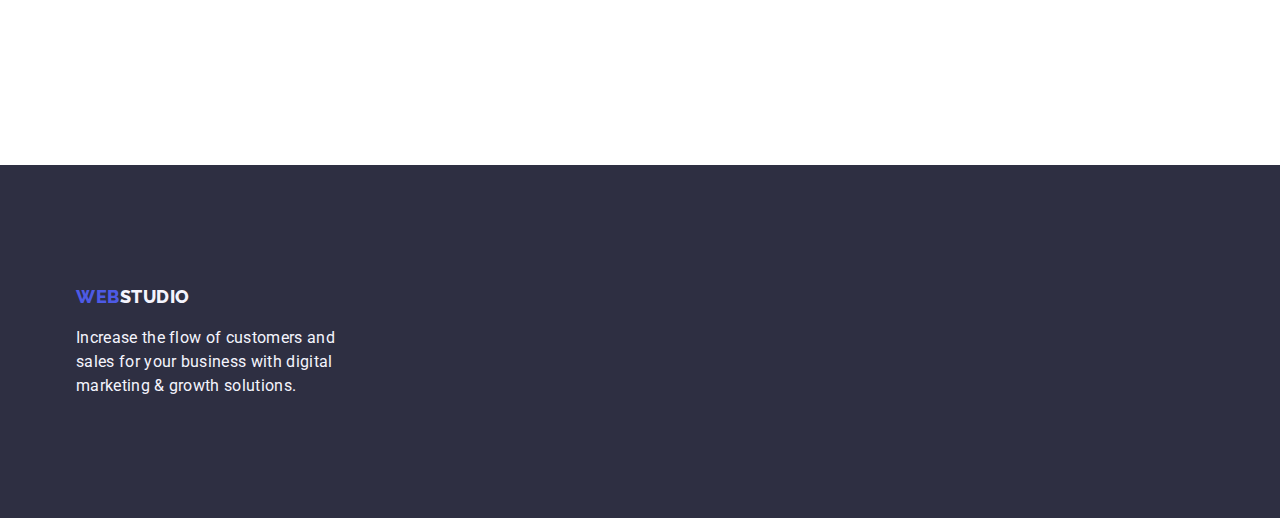
==== commit 37005893: "gfg" ====
--- a/portfolio.html
+++ b/portfolio.html
@@ -55,6 +55,7 @@
           </li>
         </ul>
         <ul class="image-item list">
+          <div class="image-item">
           <li>
             <a class="link" href="">
               <img
@@ -154,6 +155,7 @@
               <p class="text">Web Site</p></a
             >
           </li>
+          </div>
         </ul>
       </section>
     </main>
--- a/portfolio.css
+++ b/portfolio.css
@@ -66,6 +66,8 @@
   display: flex;
   gap: 40px;
   margin-left: 76px;
+  margin-top: 36px;
+  margin-bottom: 36px;
 }
 .secondary-logo {
   font-family: "Raleway";
@@ -79,6 +81,16 @@
 .navigation-item:focus {
   color: #404bbf;
 }
+.navigation-item {
+  font-family: "Roboto";
+  font-style: normal;
+  font-weight: 500;
+  font-size: 16px;
+  line-height: 1.5;
+  color: #2e2f42;
+  letter-spacing: 0.02em;
+}
+
 .contacts {
   font-style: normal;
   margin-left: auto;
@@ -97,6 +109,8 @@
 .contacts-list {
   display: flex;
   gap: 40px;
+  margin-top: 36px;
+  margin-bottom: 36px;
 }
 .contacts-item:hover,
 .contacts-item:focus {
@@ -173,18 +187,23 @@
   height: 48px;
   border: 1px solid #e7e9fc;
   border-radius: 4px;
+  
 }
 
 
 .order-service:hover{
   background-color: #404BBF;
 }
+.order-service:focus{
+}
+
 
 
 .image-item {
   display: flex;
   flex-wrap: wrap;
-  gap: 24px;
+  column-gap: 24px;
+  row-gap: 24px;
   margin-bottom: 120px;
 }
 
@@ -204,6 +223,7 @@
   color: var(--primary-brand);
   font-family: "Raleway", sans-serif;
   font-style: normal;
+  margin-bottom: 17.5px;
 }
 .footer-logo {
   font-weight: 800;
--- a/portfolio.css
+++ b/portfolio.css
@@ -66,6 +66,8 @@
   display: flex;
   gap: 40px;
   margin-left: 76px;
+  margin-top: 36px;
+  margin-bottom: 36px;
 }
 .secondary-logo {
   font-family: "Raleway";
@@ -79,6 +81,16 @@
 .navigation-item:focus {
   color: #404bbf;
 }
+.navigation-item {
+  font-family: "Roboto";
+  font-style: normal;
+  font-weight: 500;
+  font-size: 16px;
+  line-height: 1.5;
+  color: #2e2f42;
+  letter-spacing: 0.02em;
+}
+
 .contacts {
   font-style: normal;
   margin-left: auto;
@@ -97,6 +109,8 @@
 .contacts-list {
   display: flex;
   gap: 40px;
+  margin-top: 36px;
+  margin-bottom: 36px;
 }
 .contacts-item:hover,
 .contacts-item:focus {
@@ -173,18 +187,23 @@
   height: 48px;
   border: 1px solid #e7e9fc;
   border-radius: 4px;
+  
 }
 
 
 .order-service:hover{
   background-color: #404BBF;
 }
+.order-service:focus{
+}
+
 
 
 .image-item {
   display: flex;
   flex-wrap: wrap;
-  gap: 24px;
+  column-gap: 24px;
+  row-gap: 24px;
   margin-bottom: 120px;
 }
 
@@ -204,6 +223,7 @@
   color: var(--primary-brand);
   font-family: "Raleway", sans-serif;
   font-style: normal;
+  margin-bottom: 17.5px;
 }
 .footer-logo {
   font-weight: 800;
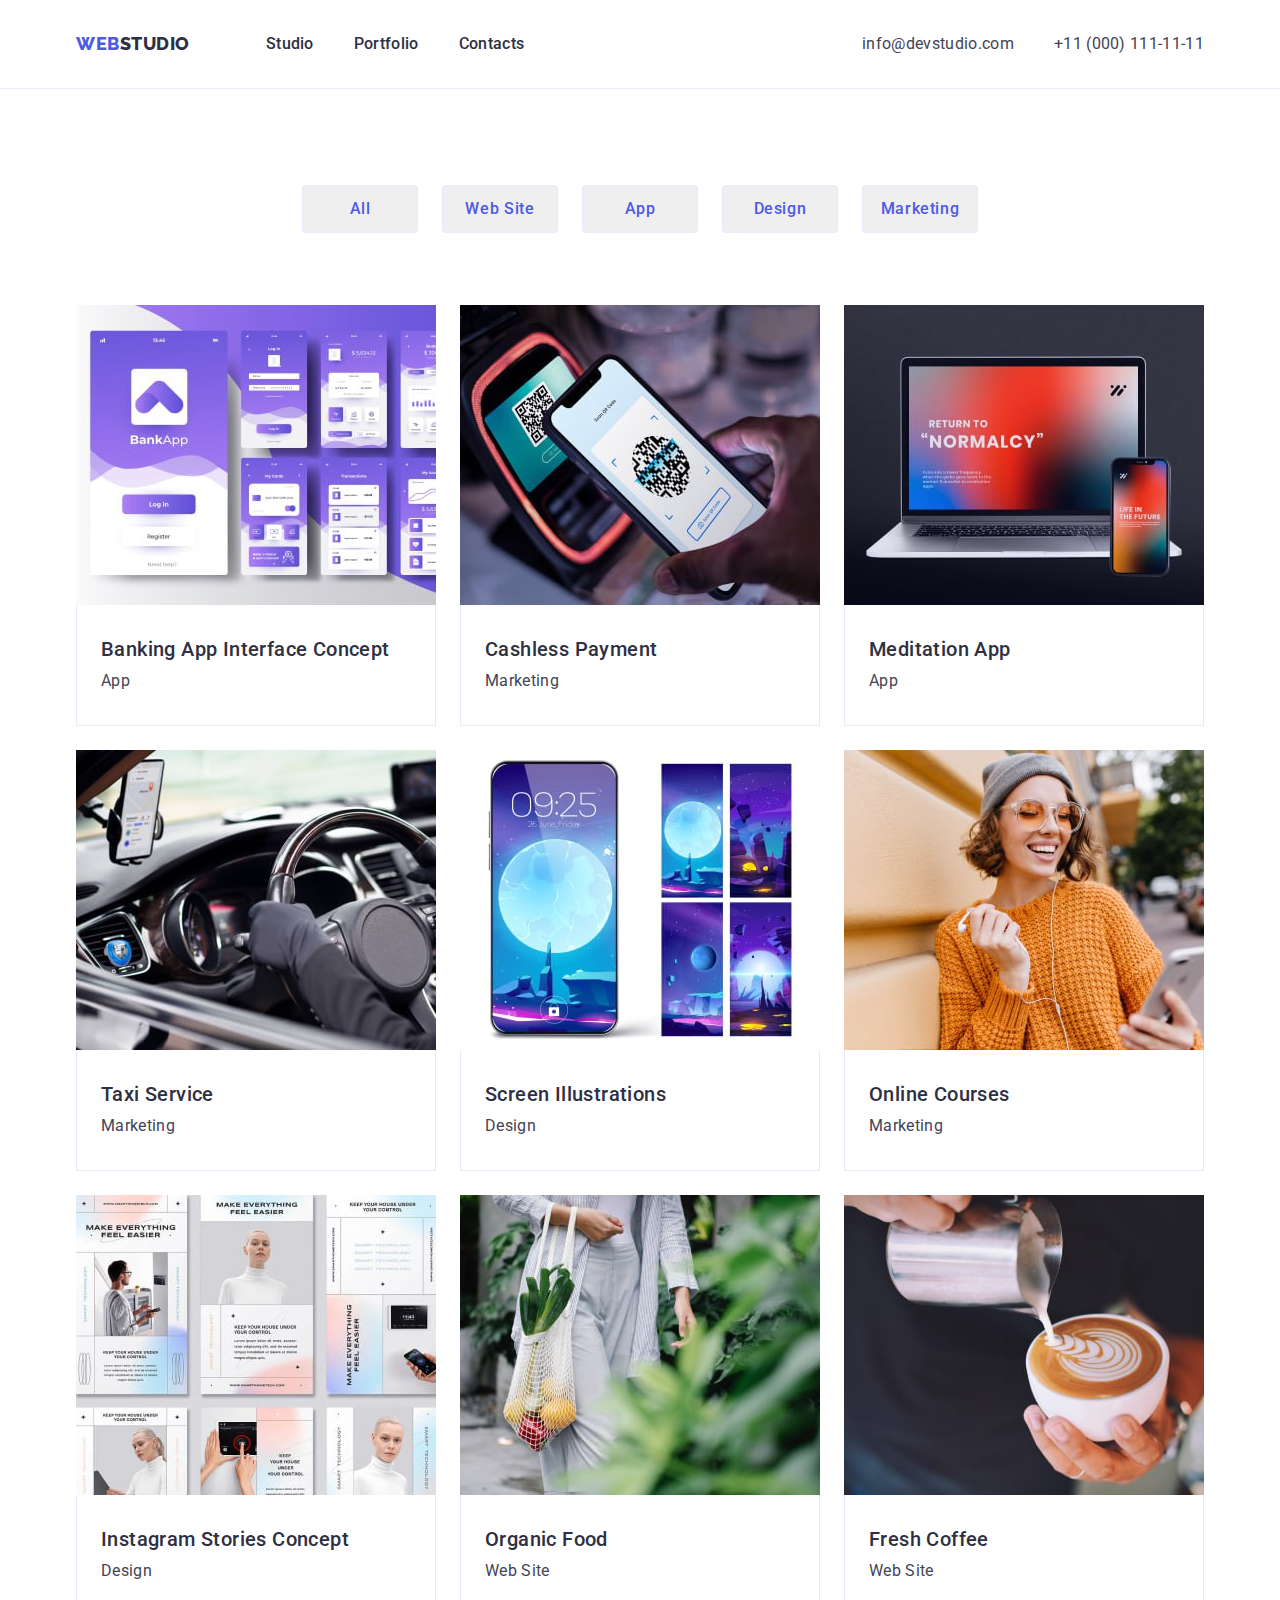
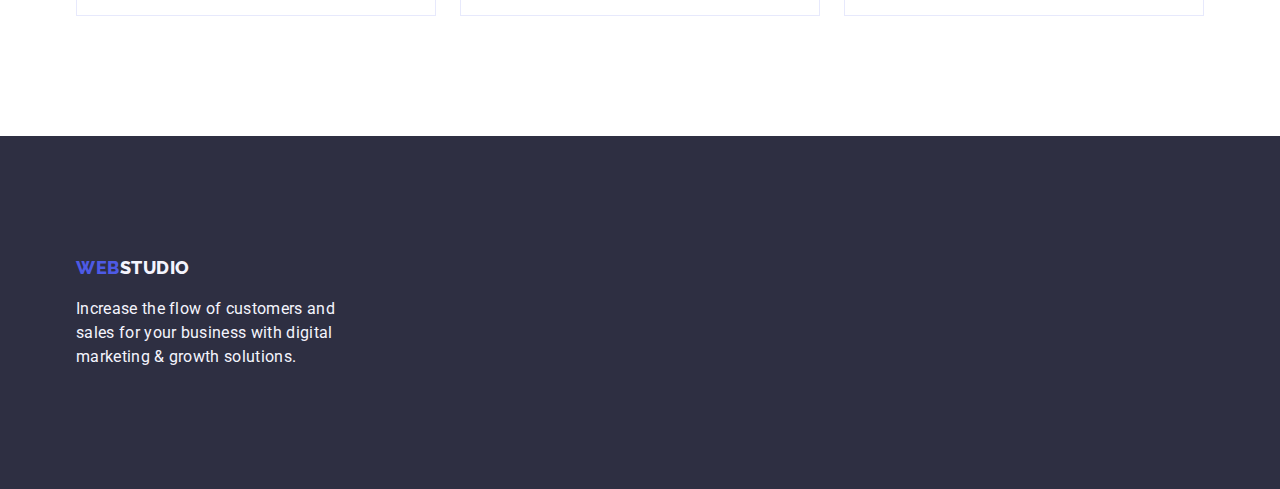
==== commit 8b0ea221: "sddsd" ====
--- a/portfolio.html
+++ b/portfolio.html
@@ -16,7 +16,7 @@
     <link rel="stylesheet" href="./portfolio.css"/>
   </head>
   <body>
-    <header>
+    <header class="container-header header">
       <div class="container container-header">
         <nav class="navigation link">
           <a class="primery-logo link" href="./index.html">Web<span class="secondary-logo link">Studio</span></a>
@@ -43,7 +43,7 @@
       </div>
     </header>
     <main>
-      <section class="container list">
+      <section class="section-port container list">
         <h1 hidden>menu</h1>
         <ul class="button-ul list">
           <li><button class="order-service" type="button">All</button></li>
@@ -63,8 +63,8 @@
                 alt="banking-development"
                 width="360"
               />
-              <h2 class="name-section">Banking App Interface Concept</h2>
-              <p class="text">App</p></a
+              <div class="last-hope"><h2 class="name-section">Banking App Interface Concept</h2>
+                <p class="text">App</p></div></a
             >
           </li>
           <li>
@@ -74,8 +74,8 @@
                 alt="cashless-markting"
                 width="360"
               />
-              <h2 class="name-section">Cashless Payment</h2>
-              <p class="text">Marketing</p></a
+              <div class="last-hope"><h2 class="name-section">Cashless Payment</h2>
+              <p class="text">Marketing</p></div></a
             >
           </li>
           <li>
@@ -85,8 +85,8 @@
                 alt="midiation-app"
                 width="360"
               />
-              <h2 class="name-section">Meditation App</h2>
-              <p class="text">App</p></a
+              <div class="last-hope"><h2 class="name-section">Meditation App</h2>
+              <p class="text">App</p></div></a
             >
           </li>
           <li>
@@ -96,8 +96,8 @@
                 alt="Taxi-Service"
                 width="360"
               />
-              <h2 class="name-section">Taxi Service</h2>
-              <p class="text">Marketing</p></a
+              <div class="last-hope"><h2 class="name-section">Taxi Service</h2>
+              <p class="text">Marketing</p></div></a
             >
           </li>
           <li>
@@ -107,8 +107,8 @@
                 alt="design-illustration"
                 width="360"
               />
-              <h2 class="name-section">Screen Illustrations</h2>
-              <p class="text">Design</p></a
+              <div class="last-hope"><h2 class="name-section">Screen Illustrations</h2>
+              <p class="text">Design</p></div></a
             >
           </li>
           <li>
@@ -118,8 +118,8 @@
                 alt="online-marketing"
                 width="360"
               />
-              <h2 class="name-section">Online Courses</h2>
-              <p class="text">Marketing</p></a
+              <div class="last-hope"><h2 class="name-section">Online Courses</h2>
+              <p class="text">Marketing</p></div></a
             >
           </li>
           <li>
@@ -129,8 +129,8 @@
                 alt="instagram-design"
                 width="360"
               />
-              <h2 class="name-section">Instagram Stories Concept</h2>
-              <p class="text">Design</p></a
+              <div class="last-hope"><h2 class="name-section">Instagram Stories Concept</h2>
+              <p class="text">Design</p></div></a
             >
           </li>
           <li>
@@ -140,8 +140,8 @@
                 alt="web-site-food"
                 width="360"
               />
-              <h2 class="name-section">Organic Food</h2>
-              <p class="text">Web Site</p></a
+              <div class="last-hope"><h2 class="name-section">Organic Food</h2>
+              <p class="text">Web Site</p></div></a
             >
           </li>
           <li>
@@ -151,8 +151,8 @@
                 alt="web-site-coffe"
                 width="360"
               />
-              <h2 class="name-section">Fresh Coffee</h2>
-              <p class="text">Web Site</p></a
+              <div class="last-hope"><h2 class="name-section">Fresh Coffee</h2>
+              <p class="text">Web Site</p></div></a
             >
           </li>
           </div>
--- a/portfolio.css
+++ b/portfolio.css
@@ -44,10 +44,19 @@
   padding-top: 120px;
   padding-bottom: 120px;
 }
+.section-port {
+  padding-top: 96px;
+  padding-bottom: 120px;
+}
+
+.header {
+  padding-top: 32px;
+  padding-bottom: 32px;
+  border-bottom: 1px solid #e7e9fc;
+}
 
 .container-header {
   display: flex;
-  border-bottom: 1px solid #e7e9fc;
   padding-right: 15px;
   padding-left: 15px;
 }
@@ -66,8 +75,6 @@
   display: flex;
   gap: 40px;
   margin-left: 76px;
-  margin-top: 36px;
-  margin-bottom: 36px;
 }
 .secondary-logo {
   font-family: "Raleway";
@@ -109,8 +116,7 @@
 .contacts-list {
   display: flex;
   gap: 40px;
-  margin-top: 36px;
-  margin-bottom: 36px;
+  margin-left: auto;
 }
 .contacts-item:hover,
 .contacts-item:focus {
@@ -121,7 +127,6 @@
   display: flex;
   gap: 24px;
   justify-content: center;
-  margin-top: 96px;
   margin-bottom: 72px;
 }
 
@@ -165,7 +170,6 @@
   line-height: 1.2;
   letter-spacing: 0.02em;
   color: var(--dark);
-  margin-top: 32px;
   margin-bottom: 8px;
 }
 .text {
@@ -187,24 +191,22 @@
   height: 48px;
   border: 1px solid #e7e9fc;
   border-radius: 4px;
-  
-}
-
-
-.order-service:hover{
-  background-color: #404BBF;
-}
-.order-service:focus{
-}
-
-
+}
+
+.order-service:hover {
+  background-color: #404bbf;
+  color: var(--white);
+}
+.order-service:focus {
+  background-color: #404bbf;
+  color: var(--white);
+}
 
 .image-item {
   display: flex;
   flex-wrap: wrap;
   column-gap: 24px;
   row-gap: 24px;
-  margin-bottom: 120px;
 }
 
 .container-footer {
@@ -250,4 +252,13 @@
   background-color: #2e2f42;
   padding-right: 15px;
   padding-left: 15px;
+}
+.last-hope{
+  /* border: 1px solid #E7E9FC; */
+  border-bottom: 1px solid #E7E9FC;
+  border-left: 1px solid #E7E9FC;
+  border-right: 1px solid #E7E9FC;
+  padding-top: 32px;
+  padding-bottom: 32px;
+  padding-left: 24px;
 }--- a/portfolio.css
+++ b/portfolio.css
@@ -44,10 +44,19 @@
   padding-top: 120px;
   padding-bottom: 120px;
 }
+.section-port {
+  padding-top: 96px;
+  padding-bottom: 120px;
+}
+
+.header {
+  padding-top: 32px;
+  padding-bottom: 32px;
+  border-bottom: 1px solid #e7e9fc;
+}
 
 .container-header {
   display: flex;
-  border-bottom: 1px solid #e7e9fc;
   padding-right: 15px;
   padding-left: 15px;
 }
@@ -66,8 +75,6 @@
   display: flex;
   gap: 40px;
   margin-left: 76px;
-  margin-top: 36px;
-  margin-bottom: 36px;
 }
 .secondary-logo {
   font-family: "Raleway";
@@ -109,8 +116,7 @@
 .contacts-list {
   display: flex;
   gap: 40px;
-  margin-top: 36px;
-  margin-bottom: 36px;
+  margin-left: auto;
 }
 .contacts-item:hover,
 .contacts-item:focus {
@@ -121,7 +127,6 @@
   display: flex;
   gap: 24px;
   justify-content: center;
-  margin-top: 96px;
   margin-bottom: 72px;
 }
 
@@ -165,7 +170,6 @@
   line-height: 1.2;
   letter-spacing: 0.02em;
   color: var(--dark);
-  margin-top: 32px;
   margin-bottom: 8px;
 }
 .text {
@@ -187,24 +191,22 @@
   height: 48px;
   border: 1px solid #e7e9fc;
   border-radius: 4px;
-  
-}
-
-
-.order-service:hover{
-  background-color: #404BBF;
-}
-.order-service:focus{
-}
-
-
+}
+
+.order-service:hover {
+  background-color: #404bbf;
+  color: var(--white);
+}
+.order-service:focus {
+  background-color: #404bbf;
+  color: var(--white);
+}
 
 .image-item {
   display: flex;
   flex-wrap: wrap;
   column-gap: 24px;
   row-gap: 24px;
-  margin-bottom: 120px;
 }
 
 .container-footer {
@@ -250,4 +252,13 @@
   background-color: #2e2f42;
   padding-right: 15px;
   padding-left: 15px;
+}
+.last-hope{
+  /* border: 1px solid #E7E9FC; */
+  border-bottom: 1px solid #E7E9FC;
+  border-left: 1px solid #E7E9FC;
+  border-right: 1px solid #E7E9FC;
+  padding-top: 32px;
+  padding-bottom: 32px;
+  padding-left: 24px;
 }